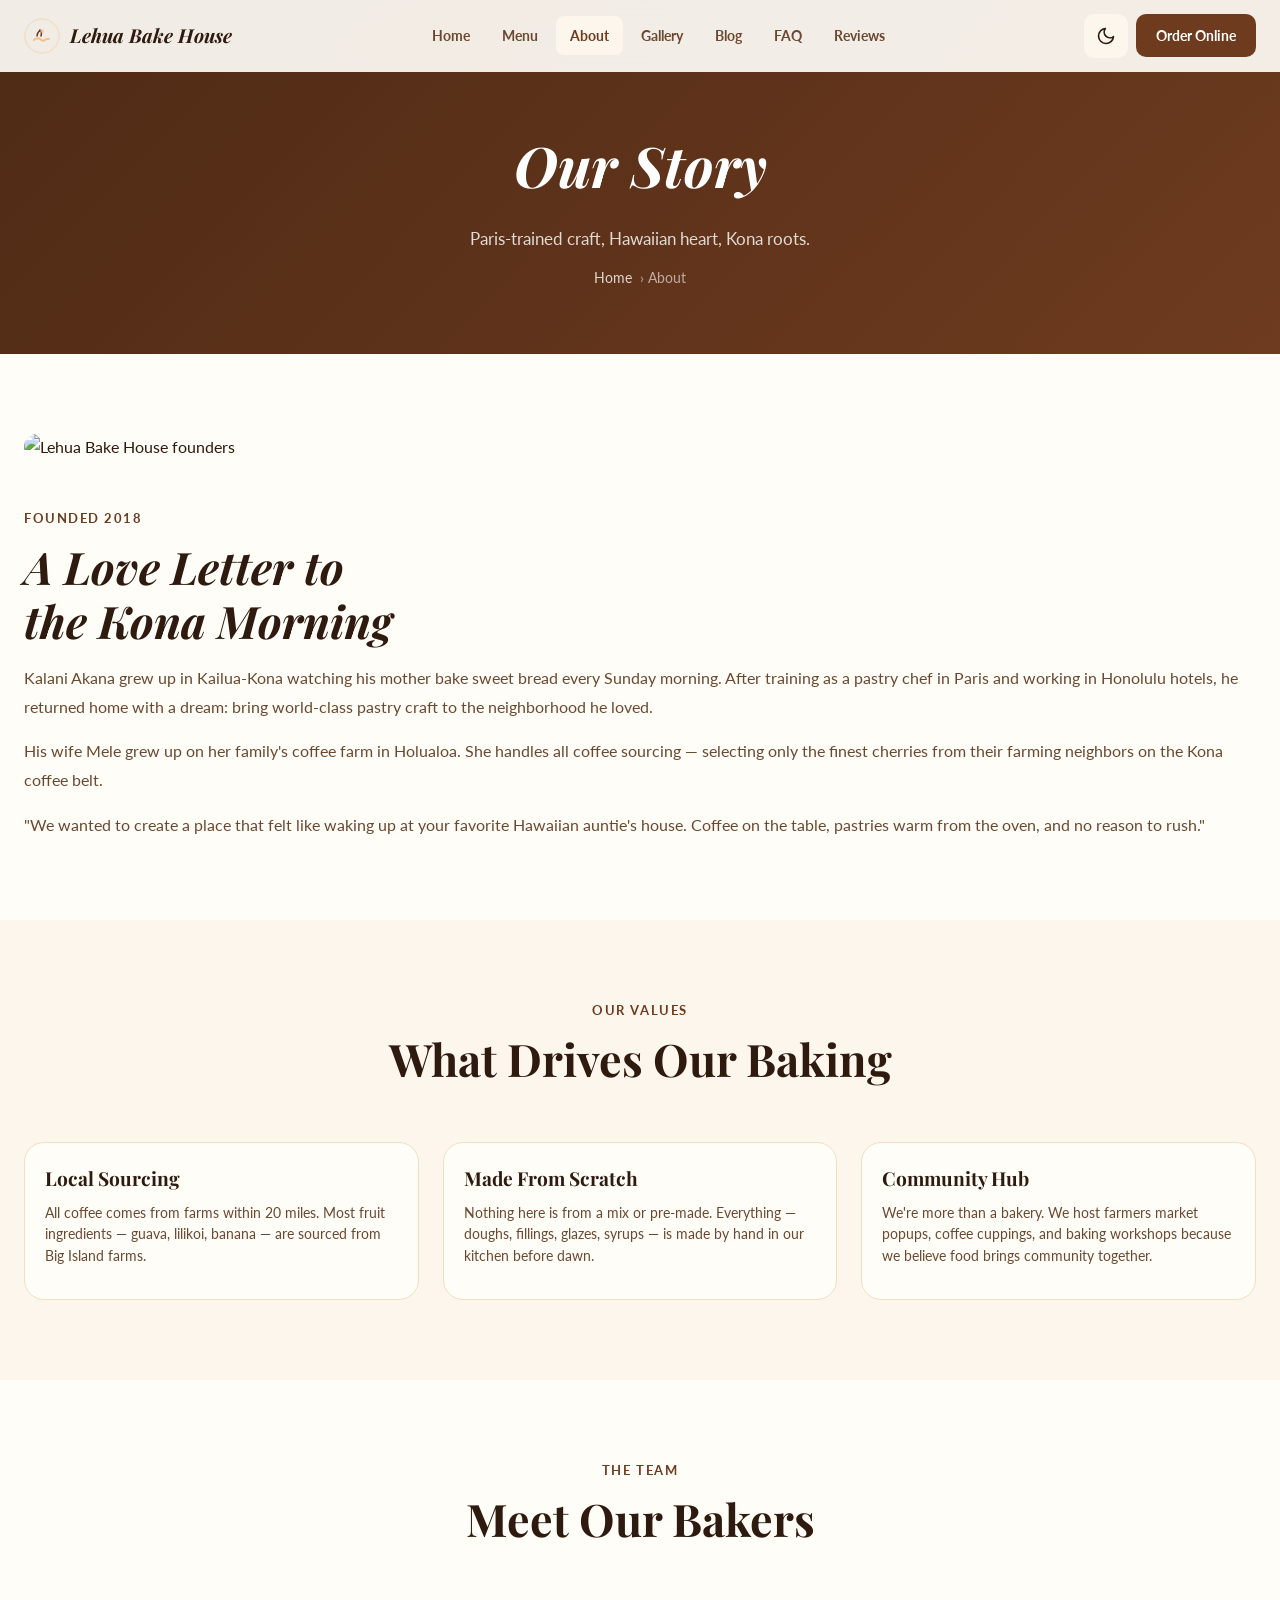
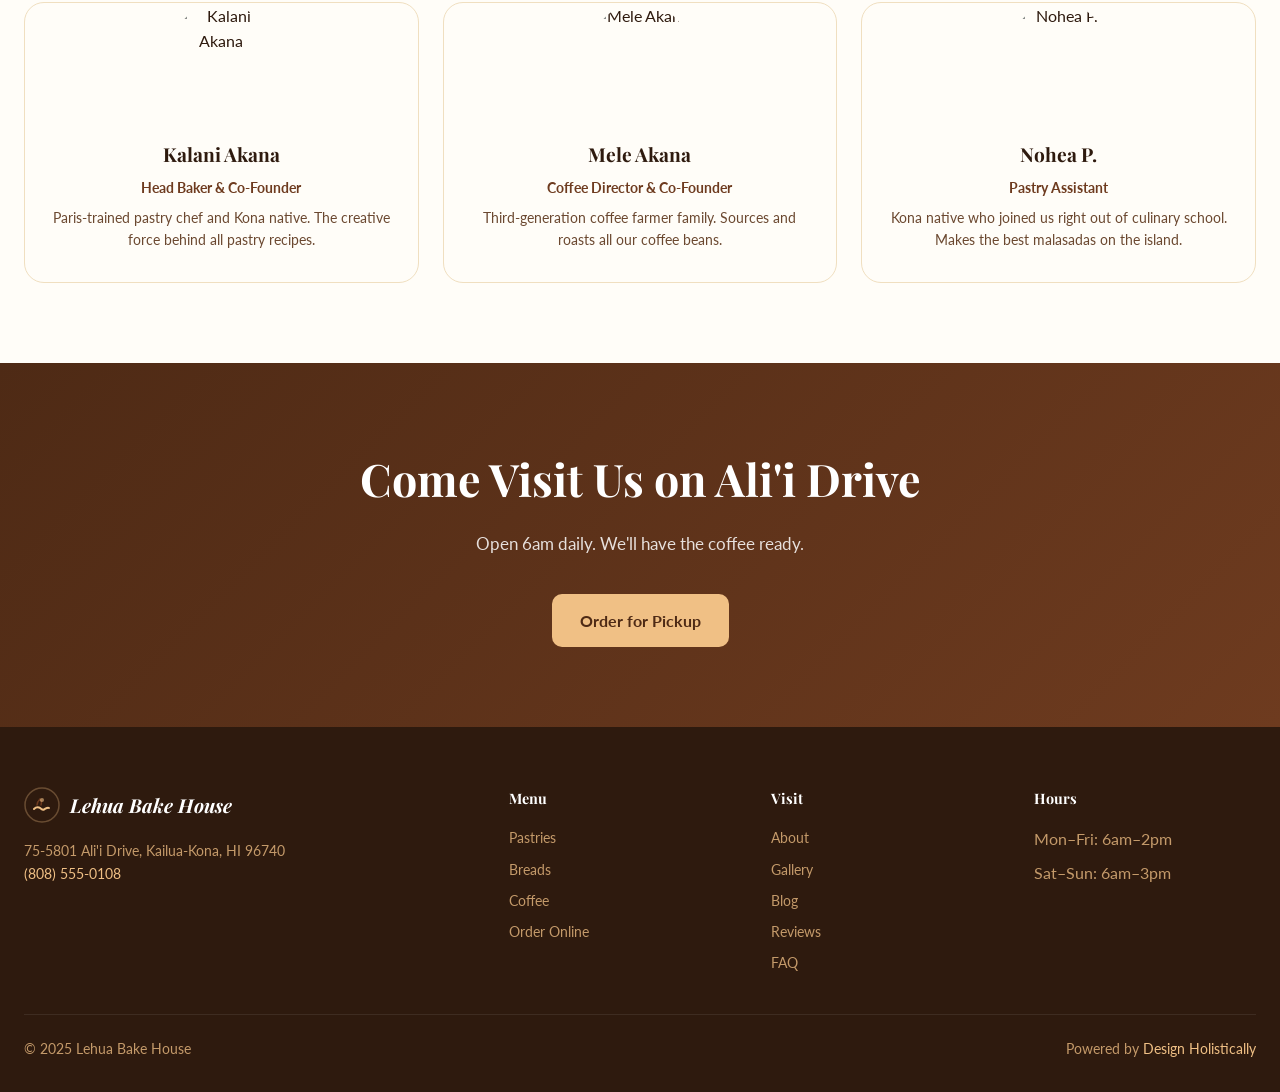
==== about.html @ 36afe592 "Initial commit: Lehua Bake House — Hawaii bakery/coffee sample site (Kailua-Kona)" ====
<!DOCTYPE html>
<html lang="en" data-theme="light">
<head>
<meta charset="UTF-8"><meta name="viewport" content="width=device-width, initial-scale=1.0">
<title>About — Lehua Bake House | Kailua-Kona</title>
<meta name="description" content="The story behind Lehua Bake House — a Kona couple, Paris-trained pastry, and farm-to-cup coffee.">
<meta property="og:title" content="About — Lehua Bake House | Kailua-Kona">
<link rel="stylesheet" href="css/style.css">
</head>
<body>
<header class="header"><div class="header-inner">
<a href="index.html" class="logo"><svg viewBox="0 0 36 36" fill="none" width="36" height="36"><circle cx="18" cy="18" r="17" stroke="var(--accent)" stroke-width="1.5" opacity="0.3"/><path d="M10 22c1.5-1.5 3-2 5-1.5s3 3 5 2 3.5-2.5 5-1.5" stroke="#F0C085" stroke-width="2" stroke-linecap="round" fill="none"/><path d="M13 18c0-3 2-5 3-6 1 1 2 3 1 6" stroke="#6E3B1F" stroke-width="1.5" fill="none" stroke-linecap="round"/><circle cx="18" cy="13" r="2" fill="#F0C085" opacity="0.6"/></svg>Lehua Bake House</a>
<nav class="nav"><a href="index.html" >Home</a><a href="services.html" >Menu</a><a href="about.html" class="active">About</a><a href="gallery.html" >Gallery</a><a href="blog.html" >Blog</a><a href="faq.html" >FAQ</a><a href="reviews.html" >Reviews</a></nav>
<div class="header-actions"><button id="themeToggle" class="btn-theme" aria-label="Toggle dark mode"></button><a href="booking.html" class="btn-order">Order Online</a><button id="hamburger" class="btn-hamburger" aria-label="Open menu" aria-expanded="false"><span></span><span></span><span></span></button></div>
</div></header>
<nav id="mobileNav" class="mobile-nav"><a href="index.html">Home</a><a href="services.html">Menu</a><a href="about.html">About</a><a href="gallery.html">Gallery</a><a href="blog.html">Blog</a><a href="faq.html">FAQ</a><a href="reviews.html">Reviews</a><a href="booking.html">Order Online</a><a href="admin.html">Admin</a></nav>
<div class="page-hero"><h1>Our Story</h1><p>Paris-trained craft, Hawaiian heart, Kona roots.</p><div class="breadcrumb"><a href="index.html">Home</a> › About</div></div>
<section class="section"><div class="container">
<div style="display:grid;grid-template-columns:1fr;gap:48px;align-items:center;max-width:1280px;margin:0 auto;">
<div class="fade-up"><img src="https://picsum.photos/1200/500?random=841" alt="Lehua Bake House founders" style="border-radius:20px;"></div>
<div class="fade-up"><span class="section-label">Founded 2018</span><h2 style="font-family:var(--font-display);font-size:clamp(2rem,4vw,2.8rem);line-height:1.2;margin-bottom:16px;font-style:italic;">A Love Letter to<br>the Kona Morning</h2>
<p style="color:var(--text-muted);line-height:1.8;margin-bottom:16px;">Kalani Akana grew up in Kailua-Kona watching his mother bake sweet bread every Sunday morning. After training as a pastry chef in Paris and working in Honolulu hotels, he returned home with a dream: bring world-class pastry craft to the neighborhood he loved.</p>
<p style="color:var(--text-muted);line-height:1.8;margin-bottom:16px;">His wife Mele grew up on her family's coffee farm in Holualoa. She handles all coffee sourcing — selecting only the finest cherries from their farming neighbors on the Kona coffee belt.</p>
<p style="color:var(--text-muted);line-height:1.8;">"We wanted to create a place that felt like waking up at your favorite Hawaiian auntie's house. Coffee on the table, pastries warm from the oven, and no reason to rush."</p>
</div></div>
</div></section>
<section class="section section-alt"><div class="container">
<div class="section-header fade-up"><span class="section-label">Our Values</span><h2>What Drives Our Baking</h2></div>
<div class="menu-grid">
<div class="menu-card fade-up"><div class="menu-card-body"><h3 style="font-family:var(--font-display);">Local Sourcing</h3><p style="color:var(--text-muted);">All coffee comes from farms within 20 miles. Most fruit ingredients — guava, lilikoi, banana — are sourced from Big Island farms.</p></div></div>
<div class="menu-card fade-up"><div class="menu-card-body"><h3 style="font-family:var(--font-display);">Made From Scratch</h3><p style="color:var(--text-muted);">Nothing here is from a mix or pre-made. Everything — doughs, fillings, glazes, syrups — is made by hand in our kitchen before dawn.</p></div></div>
<div class="menu-card fade-up"><div class="menu-card-body"><h3 style="font-family:var(--font-display);">Community Hub</h3><p style="color:var(--text-muted);">We're more than a bakery. We host farmers market popups, coffee cuppings, and baking workshops because we believe food brings community together.</p></div></div>
</div>
</div></section>
<section class="section"><div class="container">
<div class="section-header fade-up"><span class="section-label">The Team</span><h2>Meet Our Bakers</h2></div>
<div class="menu-grid">
<div class="menu-card fade-up" style="text-align:center;"><img src="https://picsum.photos/200/200?random=842" alt="Kalani Akana" style="width:100px;height:100px;border-radius:50%;object-fit:cover;margin:0 auto 16px;"><div class="menu-card-body"><h3 style="font-family:var(--font-display);text-align:center;">Kalani Akana</h3><p style="color:var(--primary);font-weight:700;text-align:center;margin-bottom:8px;">Head Baker & Co-Founder</p><p style="color:var(--text-muted);text-align:center;">Paris-trained pastry chef and Kona native. The creative force behind all pastry recipes.</p></div></div>
<div class="menu-card fade-up" style="text-align:center;"><img src="https://picsum.photos/200/200?random=843" alt="Mele Akana" style="width:100px;height:100px;border-radius:50%;object-fit:cover;margin:0 auto 16px;"><div class="menu-card-body"><h3 style="font-family:var(--font-display);text-align:center;">Mele Akana</h3><p style="color:var(--primary);font-weight:700;text-align:center;margin-bottom:8px;">Coffee Director & Co-Founder</p><p style="color:var(--text-muted);text-align:center;">Third-generation coffee farmer family. Sources and roasts all our coffee beans.</p></div></div>
<div class="menu-card fade-up" style="text-align:center;"><img src="https://picsum.photos/200/200?random=844" alt="Nohea P." style="width:100px;height:100px;border-radius:50%;object-fit:cover;margin:0 auto 16px;"><div class="menu-card-body"><h3 style="font-family:var(--font-display);text-align:center;">Nohea P.</h3><p style="color:var(--primary);font-weight:700;text-align:center;margin-bottom:8px;">Pastry Assistant</p><p style="color:var(--text-muted);text-align:center;">Kona native who joined us right out of culinary school. Makes the best malasadas on the island.</p></div></div>
</div></div></section>
<section class="cta-section"><div class="container"><h2>Come Visit Us on Ali'i Drive</h2><p>Open 6am daily. We'll have the coffee ready.</p><a href="booking.html" class="btn-primary">Order for Pickup</a></div></section>
<footer class="footer"><div class="footer-grid">
<div class="footer-brand"><div class="logo" style="color:white;"><svg viewBox="0 0 36 36" fill="none" width="36" height="36"><circle cx="18" cy="18" r="17" stroke="var(--accent)" stroke-width="1.5" opacity="0.3"/><path d="M10 22c1.5-1.5 3-2 5-1.5s3 3 5 2 3.5-2.5 5-1.5" stroke="#F0C085" stroke-width="2" stroke-linecap="round" fill="none"/><path d="M13 18c0-3 2-5 3-6 1 1 2 3 1 6" stroke="#6E3B1F" stroke-width="1.5" fill="none" stroke-linecap="round"/><circle cx="18" cy="13" r="2" fill="#F0C085" opacity="0.6"/></svg>Lehua Bake House</div>
<p>75-5801 Ali'i Drive, Kailua-Kona, HI 96740<br><a href="tel:+18085550108" style="color:var(--accent);">(808) 555-0108</a></p></div>
<div><h4>Menu</h4><div class="footer-links"><a href="services.html">Pastries</a><a href="services.html">Breads</a><a href="services.html">Coffee</a><a href="booking.html">Order Online</a></div></div>
<div><h4>Visit</h4><div class="footer-links"><a href="about.html">About</a><a href="gallery.html">Gallery</a><a href="blog.html">Blog</a><a href="reviews.html">Reviews</a><a href="faq.html">FAQ</a></div></div>
<div><h4>Hours</h4><div class="footer-links"><span style="color:var(--gray-400);">Mon–Fri: 6am–2pm</span><span style="color:var(--gray-400);">Sat–Sun: 6am–3pm</span></div></div>
</div><div class="footer-bottom"><p>© 2025 Lehua Bake House</p><p>Powered by <a href="https://designholistically.com" target="_blank" rel="noopener">Design Holistically</a></p></div></footer>
<button id="backToTop" class="back-to-top" aria-label="Back to top"><svg width="20" height="20" viewBox="0 0 24 24" fill="none" stroke="currentColor" stroke-width="2"><polyline points="18 15 12 9 6 15"/></svg></button>
<script src="js/main.js"></script>
</body>
</html>
---- css/style.css ----
@import url('https://fonts.googleapis.com/css2?family=Playfair+Display:ital,wght@0,400;0,600;0,700;1,400;1,600&family=Lato:wght@300;400;700&display=swap');

:root {
  --primary: #6E3B1F;
  --primary-dark: #4e2a15;
  --primary-light: #8a4a27;
  --accent: #F0C085;
  --accent-dark: #d9a55a;
  --white: #fffdf8;
  --gray-100: #fdf6ec;
  --gray-200: #f5e6cc;
  --gray-400: #c49a6a;
  --gray-600: #8a6040;
  --gray-800: #2e1a0e;
  --text: #2e1a0e;
  --text-muted: #6b4830;
  --bg: #fffdf8;
  --bg-alt: #fdf6ec;
  --card-bg: #fffdf8;
  --border: #f0dfc0;
  --shadow: 0 2px 20px rgba(110,59,31,0.10);
  --shadow-lg: 0 8px 40px rgba(110,59,31,0.15);
  --radius: 12px;
  --radius-lg: 20px;
  --transition: 0.3s cubic-bezier(0.4,0,0.2,1);
  --font-body: 'Lato', sans-serif;
  --font-display: 'Playfair Display', serif;
  --header-h: 72px;
}
[data-theme="dark"] {
  --primary: #d4956a; --primary-dark: #b8733f; --accent: #c49a6a;
  --gray-100: #1e0f07; --gray-200: #2d1810; --gray-400: #6b4830; --gray-600: #c49a6a; --gray-800: #e8d5b5;
  --text: #f5e6cc; --text-muted: #c49a6a; --bg: #160c06; --bg-alt: #1e0f07; --card-bg: #2d1810; --border: #3d2215;
  --shadow: 0 2px 20px rgba(0,0,0,0.4); --shadow-lg: 0 8px 40px rgba(0,0,0,0.5);
}
*,*::before,*::after{box-sizing:border-box;margin:0;padding:0;}
html{scroll-behavior:smooth;}
body{font-family:var(--font-body);color:var(--text);background:var(--bg);line-height:1.6;overflow-x:hidden;transition:background var(--transition),color var(--transition);}
img{max-width:100%;height:auto;display:block;}a{color:var(--primary);text-decoration:none;transition:color var(--transition);}ul{list-style:none;}button{cursor:pointer;font-family:var(--font-body);border:none;background:none;}
.header{position:fixed;top:0;left:0;right:0;z-index:1000;height:var(--header-h);display:flex;align-items:center;padding:0 24px;background:rgba(255,253,248,0.92);backdrop-filter:blur(12px);border-bottom:1px solid transparent;transition:all var(--transition);}
[data-theme="dark"] .header{background:rgba(22,12,6,0.92);}
.header.scrolled{border-bottom-color:var(--border);box-shadow:var(--shadow);}
.header-inner{width:100%;max-width:1280px;margin:0 auto;display:flex;align-items:center;justify-content:space-between;}
.logo{display:flex;align-items:center;gap:10px;font-family:var(--font-display);font-size:1.2rem;font-weight:700;color:var(--text);font-style:italic;}
.logo svg{width:36px;height:36px;}
.nav{display:none;gap:4px;}@media(min-width:768px){.nav{display:flex;}}
.nav a{padding:8px 14px;border-radius:8px;font-size:0.9rem;font-weight:700;color:var(--text-muted);transition:all var(--transition);}
.nav a:hover,.nav a.active{background:var(--gray-100);color:var(--primary);}
.header-actions{display:flex;align-items:center;gap:8px;}
.btn-theme{width:44px;height:44px;border-radius:10px;display:flex;align-items:center;justify-content:center;background:var(--gray-100);color:var(--text);}
.btn-hamburger{width:44px;height:44px;border-radius:10px;display:flex;flex-direction:column;align-items:center;justify-content:center;gap:5px;background:var(--gray-100);}
@media(min-width:768px){.btn-hamburger{display:none;}}
.btn-hamburger span{width:20px;height:2px;background:var(--text);border-radius:2px;display:block;}
.btn-order{display:none;padding:10px 20px;background:var(--primary);color:white;border-radius:10px;font-weight:700;font-size:0.9rem;}
.btn-order:hover{background:var(--primary-dark);color:white;}
@media(min-width:768px){.btn-order{display:flex;align-items:center;}}
.mobile-nav{position:fixed;top:var(--header-h);left:0;right:0;bottom:0;background:var(--bg);z-index:999;padding:32px 24px;display:flex;flex-direction:column;gap:8px;transform:translateX(100%);transition:transform var(--transition);}
.mobile-nav.open{transform:translateX(0);}
.mobile-nav a{padding:16px;border-radius:12px;font-size:1.1rem;font-weight:700;color:var(--text);border-bottom:1px solid var(--border);}
.hero{min-height:100svh;padding-top:var(--header-h);display:flex;align-items:center;position:relative;overflow:hidden;background:linear-gradient(135deg,var(--primary-dark) 0%,var(--primary) 60%,#8a4a27 100%);}
.hero-bg{position:absolute;inset:0;overflow:hidden;}
.hero-bg img{width:100%;height:100%;object-fit:cover;opacity:0.25;}
.hero-content{position:relative;z-index:1;max-width:1280px;margin:0 auto;padding:80px 24px;}
.hero-badge{display:inline-flex;align-items:center;gap:8px;background:rgba(240,192,133,0.2);border:1px solid rgba(240,192,133,0.4);color:var(--accent);padding:6px 16px;border-radius:100px;font-size:0.85rem;font-weight:700;margin-bottom:24px;}
.hero h1{font-family:var(--font-display);font-size:clamp(2.5rem,8vw,5.5rem);color:white;line-height:1.1;margin-bottom:20px;}
.hero h1 em{font-style:italic;color:var(--accent);}
.hero p{font-size:clamp(1rem,2vw,1.2rem);color:rgba(255,255,255,0.85);max-width:500px;margin-bottom:36px;line-height:1.7;}
.hero-actions{display:flex;flex-wrap:wrap;gap:16px;}
.btn-primary{padding:14px 28px;background:var(--accent);color:var(--primary-dark);font-weight:700;font-size:1rem;border-radius:10px;transition:all var(--transition);display:inline-flex;align-items:center;gap:8px;min-height:44px;}
.btn-primary:hover{background:white;color:var(--primary);transform:translateY(-2px);box-shadow:0 8px 24px rgba(0,0,0,0.2);}
.btn-secondary{padding:14px 28px;background:rgba(255,255,255,0.1);border:1.5px solid rgba(255,255,255,0.3);color:white;font-weight:700;font-size:1rem;border-radius:10px;transition:all var(--transition);display:inline-flex;align-items:center;gap:8px;min-height:44px;}
.btn-secondary:hover{background:rgba(255,255,255,0.2);color:white;}
.hero-badges{display:flex;flex-wrap:wrap;gap:12px;margin-top:48px;}
.hero-badge-item{background:rgba(255,255,255,0.08);border:1px solid rgba(255,255,255,0.15);color:rgba(255,255,255,0.85);padding:8px 16px;border-radius:100px;font-size:0.85rem;font-weight:700;}
.section{padding:80px 24px;}.section-alt{background:var(--bg-alt);}
.container{max-width:1280px;margin:0 auto;}
.section-header{text-align:center;max-width:640px;margin:0 auto 56px;}
.section-label{font-size:0.8rem;font-weight:700;letter-spacing:0.12em;text-transform:uppercase;color:var(--primary);margin-bottom:12px;display:block;}
.section-header h2{font-family:var(--font-display);font-size:clamp(1.8rem,4vw,2.8rem);line-height:1.2;margin-bottom:16px;}
.section-header p{color:var(--text-muted);font-size:1rem;line-height:1.7;}
.menu-grid{display:grid;grid-template-columns:1fr;gap:24px;}
@media(min-width:640px){.menu-grid{grid-template-columns:repeat(2,1fr);}}
@media(min-width:1024px){.menu-grid{grid-template-columns:repeat(3,1fr);}}
.menu-card{background:var(--card-bg);border:1px solid var(--border);border-radius:var(--radius-lg);overflow:hidden;transition:all var(--transition);}
.menu-card:hover{transform:translateY(-4px);box-shadow:var(--shadow-lg);}
.menu-card-img{aspect-ratio:4/3;overflow:hidden;}
.menu-card-img img{width:100%;height:100%;object-fit:cover;transition:transform var(--transition);}
.menu-card:hover .menu-card-img img{transform:scale(1.05);}
.menu-card-body{padding:20px;}
.menu-tag{font-size:0.75rem;font-weight:700;color:var(--primary);text-transform:uppercase;letter-spacing:0.1em;margin-bottom:6px;display:block;}
.menu-card h3{font-family:var(--font-display);font-size:1.2rem;margin-bottom:8px;}
.menu-card p{color:var(--text-muted);font-size:0.9rem;line-height:1.5;margin-bottom:12px;}
.menu-price{font-weight:700;color:var(--primary);font-size:1rem;}
.testimonials-grid{display:grid;grid-template-columns:1fr;gap:24px;}
@media(min-width:640px){.testimonials-grid{grid-template-columns:repeat(2,1fr);}}
@media(min-width:1024px){.testimonials-grid{grid-template-columns:repeat(3,1fr);}}
.testimonial-card{background:var(--card-bg);border:1px solid var(--border);border-radius:var(--radius-lg);padding:28px;}
.stars{color:#f59e0b;margin-bottom:12px;font-size:1rem;letter-spacing:2px;}
.testimonial-card p{color:var(--text-muted);font-size:0.95rem;line-height:1.6;margin-bottom:20px;font-style:italic;}
.reviewer{display:flex;align-items:center;gap:12px;}
.reviewer-avatar{width:40px;height:40px;border-radius:50%;overflow:hidden;}
.reviewer-avatar img{width:100%;height:100%;object-fit:cover;}
.reviewer-name{font-weight:700;font-size:0.9rem;}
.reviewer-location{font-size:0.8rem;color:var(--text-muted);}
.cta-section{background:linear-gradient(135deg,var(--primary-dark) 0%,var(--primary) 100%);padding:80px 24px;text-align:center;}
.cta-section h2{font-family:var(--font-display);font-size:clamp(1.8rem,4vw,2.8rem);color:white;margin-bottom:16px;}
.cta-section p{color:rgba(255,255,255,0.85);font-size:1.05rem;margin-bottom:36px;}
.page-hero{padding:120px 24px 64px;background:linear-gradient(135deg,var(--primary-dark) 0%,var(--primary) 100%);text-align:center;}
.page-hero h1{font-family:var(--font-display);font-size:clamp(2rem,5vw,3.5rem);color:white;margin-bottom:16px;font-style:italic;}
.page-hero p{color:rgba(255,255,255,0.82);font-size:1.05rem;max-width:600px;margin:0 auto;}
.breadcrumb{display:flex;align-items:center;gap:8px;font-size:0.85rem;color:rgba(255,255,255,0.6);justify-content:center;margin-top:16px;}
.breadcrumb a{color:rgba(255,255,255,0.8);}
.gallery-grid{display:grid;grid-template-columns:repeat(2,1fr);gap:16px;}
@media(min-width:640px){.gallery-grid{grid-template-columns:repeat(3,1fr);}}
@media(min-width:1024px){.gallery-grid{grid-template-columns:repeat(4,1fr);}}
.gallery-item{border-radius:var(--radius);overflow:hidden;aspect-ratio:1;position:relative;cursor:pointer;}
.gallery-item img{width:100%;height:100%;object-fit:cover;transition:transform var(--transition);}
.gallery-item:hover img{transform:scale(1.05);}
.gallery-item-overlay{position:absolute;inset:0;background:rgba(110,59,31,0.75);display:flex;align-items:center;justify-content:center;opacity:0;transition:opacity var(--transition);color:white;font-weight:700;font-size:0.9rem;}
.gallery-item:hover .gallery-item-overlay{opacity:1;}
.blog-grid{display:grid;grid-template-columns:1fr;gap:32px;}
@media(min-width:640px){.blog-grid{grid-template-columns:repeat(2,1fr);}}
@media(min-width:1024px){.blog-grid{grid-template-columns:repeat(3,1fr);}}
.blog-card{background:var(--card-bg);border:1px solid var(--border);border-radius:var(--radius-lg);overflow:hidden;transition:all var(--transition);}
.blog-card:hover{transform:translateY(-4px);box-shadow:var(--shadow-lg);}
.blog-card-img{aspect-ratio:16/9;overflow:hidden;}
.blog-card-img img{width:100%;height:100%;object-fit:cover;transition:transform var(--transition);}
.blog-card:hover .blog-card-img img{transform:scale(1.05);}
.blog-card-body{padding:20px;}
.blog-tag{font-size:0.75rem;font-weight:700;color:var(--primary);text-transform:uppercase;letter-spacing:0.1em;margin-bottom:8px;display:block;}
.blog-card h3{font-family:var(--font-display);font-size:1.05rem;margin-bottom:10px;line-height:1.4;}
.blog-card h3 a{color:var(--text);}
.blog-card h3 a:hover{color:var(--primary);}
.blog-card p{color:var(--text-muted);font-size:0.9rem;line-height:1.6;}
.blog-meta{display:flex;gap:16px;font-size:0.8rem;color:var(--text-muted);margin-top:16px;padding-top:16px;border-top:1px solid var(--border);}
.blog-post{max-width:760px;margin:0 auto;padding:60px 24px;}
.blog-post h1{font-family:var(--font-display);font-size:clamp(1.8rem,4vw,2.8rem);line-height:1.2;margin-bottom:24px;font-style:italic;}
.blog-post-meta{display:flex;flex-wrap:wrap;gap:16px;font-size:0.85rem;color:var(--text-muted);margin-bottom:32px;padding-bottom:24px;border-bottom:1px solid var(--border);}
.blog-post img{border-radius:var(--radius-lg);margin:32px 0;}
.blog-post h2{font-family:var(--font-display);font-size:1.8rem;margin:32px 0 16px;}
.blog-post h3{font-family:var(--font-display);font-size:1.3rem;margin:24px 0 12px;}
.blog-post p{color:var(--text-muted);line-height:1.8;margin-bottom:20px;}
.blog-post ul,.blog-post ol{padding-left:24px;margin-bottom:20px;}
.blog-post li{color:var(--text-muted);line-height:1.8;margin-bottom:8px;}
.blog-post blockquote{border-left:4px solid var(--accent);padding:16px 24px;margin:24px 0;background:var(--gray-100);border-radius:0 var(--radius) var(--radius) 0;font-style:italic;font-family:var(--font-display);font-size:1.1rem;}
.booking-section{max-width:760px;margin:0 auto;}
.booking-steps{display:flex;gap:8px;margin-bottom:40px;}
.step-item{flex:1;text-align:center;}
.step-num{width:36px;height:36px;border-radius:50%;background:var(--gray-200);color:var(--text-muted);font-weight:700;font-size:0.9rem;display:flex;align-items:center;justify-content:center;margin:0 auto 8px;transition:all var(--transition);}
.step-item.active .step-num{background:var(--primary);color:white;}
.step-item.done .step-num{background:var(--accent);color:var(--primary-dark);}
.step-label{font-size:0.75rem;color:var(--text-muted);font-weight:700;}
.form-step{display:none;}.form-step.active{display:block;animation:fadeIn 0.3s ease;}
@keyframes fadeIn{from{opacity:0;transform:translateY(10px);}to{opacity:1;transform:translateY(0);}}
.form-step h3{font-family:var(--font-display);font-size:1.4rem;margin-bottom:24px;}
.form-group{margin-bottom:20px;}
.form-group label{display:block;font-weight:700;font-size:0.9rem;margin-bottom:8px;}
.form-group input,.form-group select,.form-group textarea{width:100%;padding:12px 16px;border:1.5px solid var(--border);border-radius:10px;background:var(--bg);color:var(--text);font-family:var(--font-body);font-size:1rem;transition:border-color var(--transition);min-height:44px;}
.form-group input:focus,.form-group select:focus,.form-group textarea:focus{outline:none;border-color:var(--primary);}
.form-group textarea{min-height:120px;resize:vertical;}
.service-options{display:grid;grid-template-columns:1fr;gap:12px;}
@media(min-width:640px){.service-options{grid-template-columns:repeat(2,1fr);}}
.service-option{border:1.5px solid var(--border);border-radius:12px;padding:20px;cursor:pointer;transition:all var(--transition);}
.service-option:hover,.service-option.selected{border-color:var(--primary);background:var(--gray-100);}
.service-option h4{font-family:var(--font-display);font-weight:700;margin-bottom:4px;}
.service-option p{font-size:0.85rem;color:var(--text-muted);}
.form-nav{display:flex;justify-content:space-between;margin-top:32px;gap:16px;}
.btn-next,.btn-prev,.btn-submit{padding:14px 28px;border-radius:10px;font-weight:700;font-size:1rem;min-height:44px;transition:all var(--transition);}
.btn-next,.btn-submit{background:var(--primary);color:white;}
.btn-next:hover,.btn-submit:hover{background:var(--primary-dark);}
.btn-prev{background:var(--gray-100);color:var(--text);}
.time-slots{display:grid;grid-template-columns:repeat(3,1fr);gap:8px;}
@media(min-width:640px){.time-slots{grid-template-columns:repeat(4,1fr);}}
.time-slot{padding:10px;border:1.5px solid var(--border);border-radius:8px;text-align:center;cursor:pointer;font-size:0.9rem;transition:all var(--transition);min-height:44px;display:flex;align-items:center;justify-content:center;}
.time-slot.selected{background:var(--primary);border-color:var(--primary);color:white;}
.confirmation-box{background:var(--gray-100);border-radius:var(--radius-lg);padding:40px;text-align:center;}
.confirmation-icon{width:64px;height:64px;background:var(--primary);border-radius:50%;display:flex;align-items:center;justify-content:center;margin:0 auto 20px;}
.faq-list{max-width:760px;margin:0 auto;}
.faq-item{border:1px solid var(--border);border-radius:var(--radius);margin-bottom:12px;overflow:hidden;}
.faq-q{padding:20px 24px;font-weight:700;cursor:pointer;display:flex;justify-content:space-between;align-items:center;gap:16px;min-height:44px;transition:background var(--transition);}
.faq-q:hover{background:var(--gray-100);}
.faq-q svg{width:20px;height:20px;color:var(--primary);flex-shrink:0;transition:transform var(--transition);}
.faq-item.open .faq-q svg{transform:rotate(45deg);}
.faq-a{max-height:0;overflow:hidden;transition:max-height 0.4s ease;}
.faq-item.open .faq-a{max-height:500px;}
.faq-a-inner{padding:0 24px 20px;color:var(--text-muted);line-height:1.7;}
.reviews-summary{display:flex;flex-direction:column;gap:32px;align-items:center;background:var(--gray-100);border-radius:var(--radius-lg);padding:40px;margin-bottom:48px;}
@media(min-width:640px){.reviews-summary{flex-direction:row;}}
.reviews-score{text-align:center;}
.score-num{font-family:var(--font-display);font-size:4rem;font-weight:700;color:var(--primary);line-height:1;}
.score-stars{font-size:1.5rem;color:#f59e0b;letter-spacing:4px;margin:8px 0;}
.score-count{font-size:0.85rem;color:var(--text-muted);}
.rating-bars{flex:1;width:100%;max-width:320px;}
.rating-bar-row{display:flex;align-items:center;gap:12px;margin-bottom:8px;font-size:0.85rem;}
.rating-bar-track{flex:1;height:8px;background:var(--gray-200);border-radius:4px;overflow:hidden;}
.rating-bar-fill{height:100%;background:#f59e0b;border-radius:4px;}
.reviews-grid{display:grid;grid-template-columns:1fr;gap:20px;}
@media(min-width:640px){.reviews-grid{grid-template-columns:repeat(2,1fr);}}
@media(min-width:1024px){.reviews-grid{grid-template-columns:repeat(3,1fr);}}
.review-card{background:var(--card-bg);border:1px solid var(--border);border-radius:var(--radius-lg);padding:24px;}
.review-header{display:flex;align-items:center;gap:12px;margin-bottom:12px;}
.review-avatar{width:44px;height:44px;border-radius:50%;overflow:hidden;flex-shrink:0;}
.review-avatar img{width:100%;height:100%;object-fit:cover;}
.review-name{font-weight:700;font-size:0.95rem;}
.review-date{font-size:0.8rem;color:var(--text-muted);}
.review-stars{font-size:0.9rem;color:#f59e0b;margin-bottom:10px;}
.review-text{color:var(--text-muted);font-size:0.9rem;line-height:1.6;}
.google-badge{display:flex;align-items:center;gap:6px;font-size:0.8rem;color:var(--text-muted);margin-top:12px;}
.admin-login{max-width:400px;margin:0 auto;padding:60px 24px;}
.admin-login-card{background:var(--card-bg);border:1px solid var(--border);border-radius:var(--radius-lg);padding:40px;text-align:center;}
.admin-login-card h2{font-family:var(--font-display);font-size:1.8rem;margin-bottom:8px;}
.admin-dash{max-width:1280px;margin:0 auto;padding:40px 24px;}
.admin-stats{display:grid;grid-template-columns:repeat(2,1fr);gap:16px;margin-bottom:32px;}
@media(min-width:640px){.admin-stats{grid-template-columns:repeat(4,1fr);}}
.stat-card{background:var(--card-bg);border:1px solid var(--border);border-radius:var(--radius);padding:20px;}
.stat-val{font-family:var(--font-display);font-size:2rem;font-weight:700;color:var(--primary);}
.stat-label{font-size:0.85rem;color:var(--text-muted);margin-top:4px;}
.admin-table{width:100%;border-collapse:collapse;}
.admin-table th{text-align:left;padding:12px 16px;font-size:0.8rem;text-transform:uppercase;letter-spacing:0.08em;color:var(--text-muted);border-bottom:1px solid var(--border);}
.admin-table td{padding:14px 16px;border-bottom:1px solid var(--border);font-size:0.9rem;}
.status-badge{display:inline-flex;padding:4px 10px;border-radius:100px;font-size:0.75rem;font-weight:700;}
.status-pending{background:rgba(240,192,133,0.15);color:var(--accent-dark);}
.status-confirmed{background:rgba(110,59,31,0.1);color:var(--primary);}
.status-done{background:var(--gray-100);color:var(--text-muted);}
.fade-up{opacity:0;transform:translateY(30px);transition:opacity 0.6s ease,transform 0.6s ease;}
.fade-up.visible{opacity:1;transform:translateY(0);}
.back-to-top{position:fixed;bottom:24px;right:24px;width:44px;height:44px;background:var(--primary);color:white;border-radius:12px;display:flex;align-items:center;justify-content:center;opacity:0;pointer-events:none;transition:all var(--transition);z-index:99;}
.back-to-top.visible{opacity:1;pointer-events:auto;}
.footer{background:var(--gray-800);color:var(--gray-400);padding:60px 24px 32px;}
[data-theme="dark"] .footer{background:#0e0605;}
.footer-grid{display:grid;grid-template-columns:1fr;gap:40px;max-width:1280px;margin:0 auto;}
@media(min-width:640px){.footer-grid{grid-template-columns:repeat(2,1fr);}}
@media(min-width:1024px){.footer-grid{grid-template-columns:2fr 1fr 1fr 1fr;}}
.footer-brand .logo{color:white;margin-bottom:16px;}
.footer-brand p{font-size:0.9rem;line-height:1.6;}
.footer h4{color:white;font-family:var(--font-display);font-size:0.9rem;font-weight:700;margin-bottom:16px;}
.footer-links{display:flex;flex-direction:column;gap:8px;}
.footer-links a{font-size:0.9rem;color:var(--gray-400);transition:color var(--transition);}
.footer-links a:hover{color:var(--accent);}
.footer-bottom{max-width:1280px;margin:40px auto 0;padding-top:24px;border-top:1px solid rgba(255,255,255,0.08);display:flex;flex-wrap:wrap;gap:16px;justify-content:space-between;font-size:0.85rem;}
.footer-bottom a{color:var(--accent);}
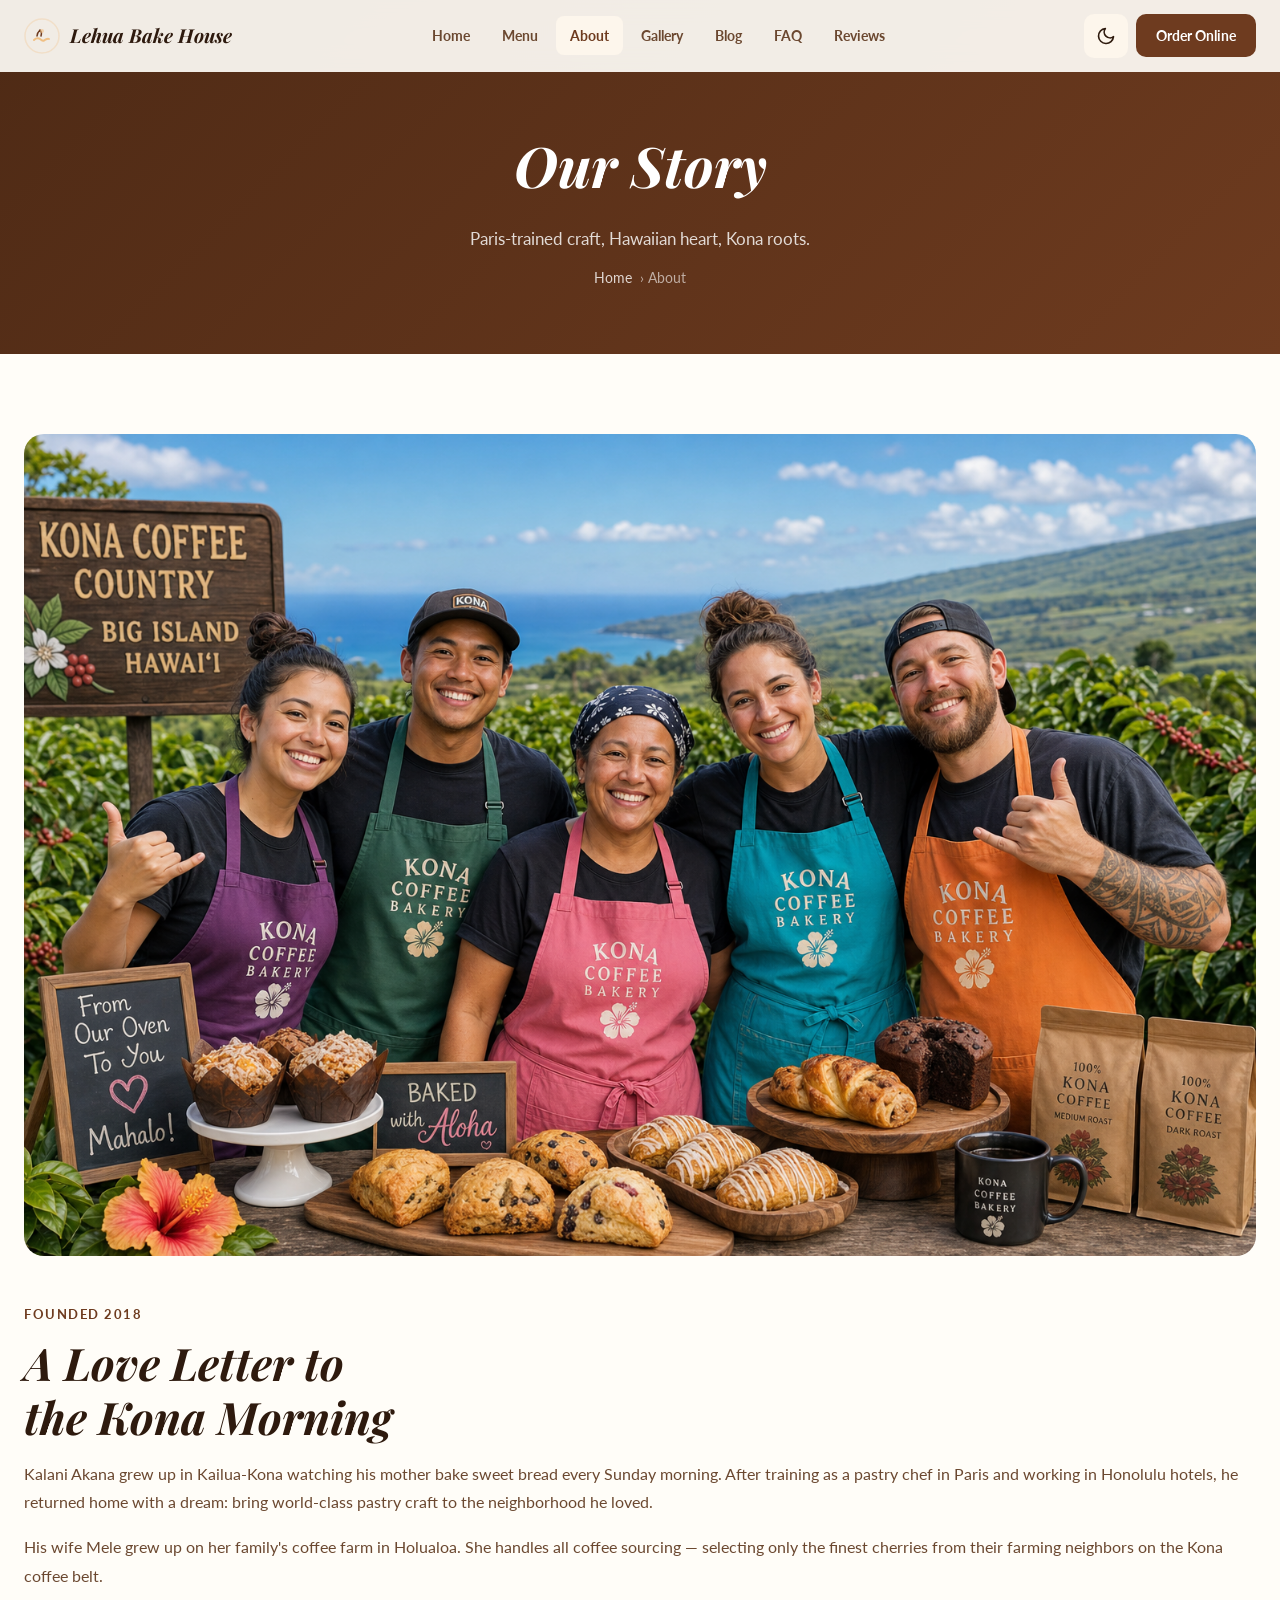
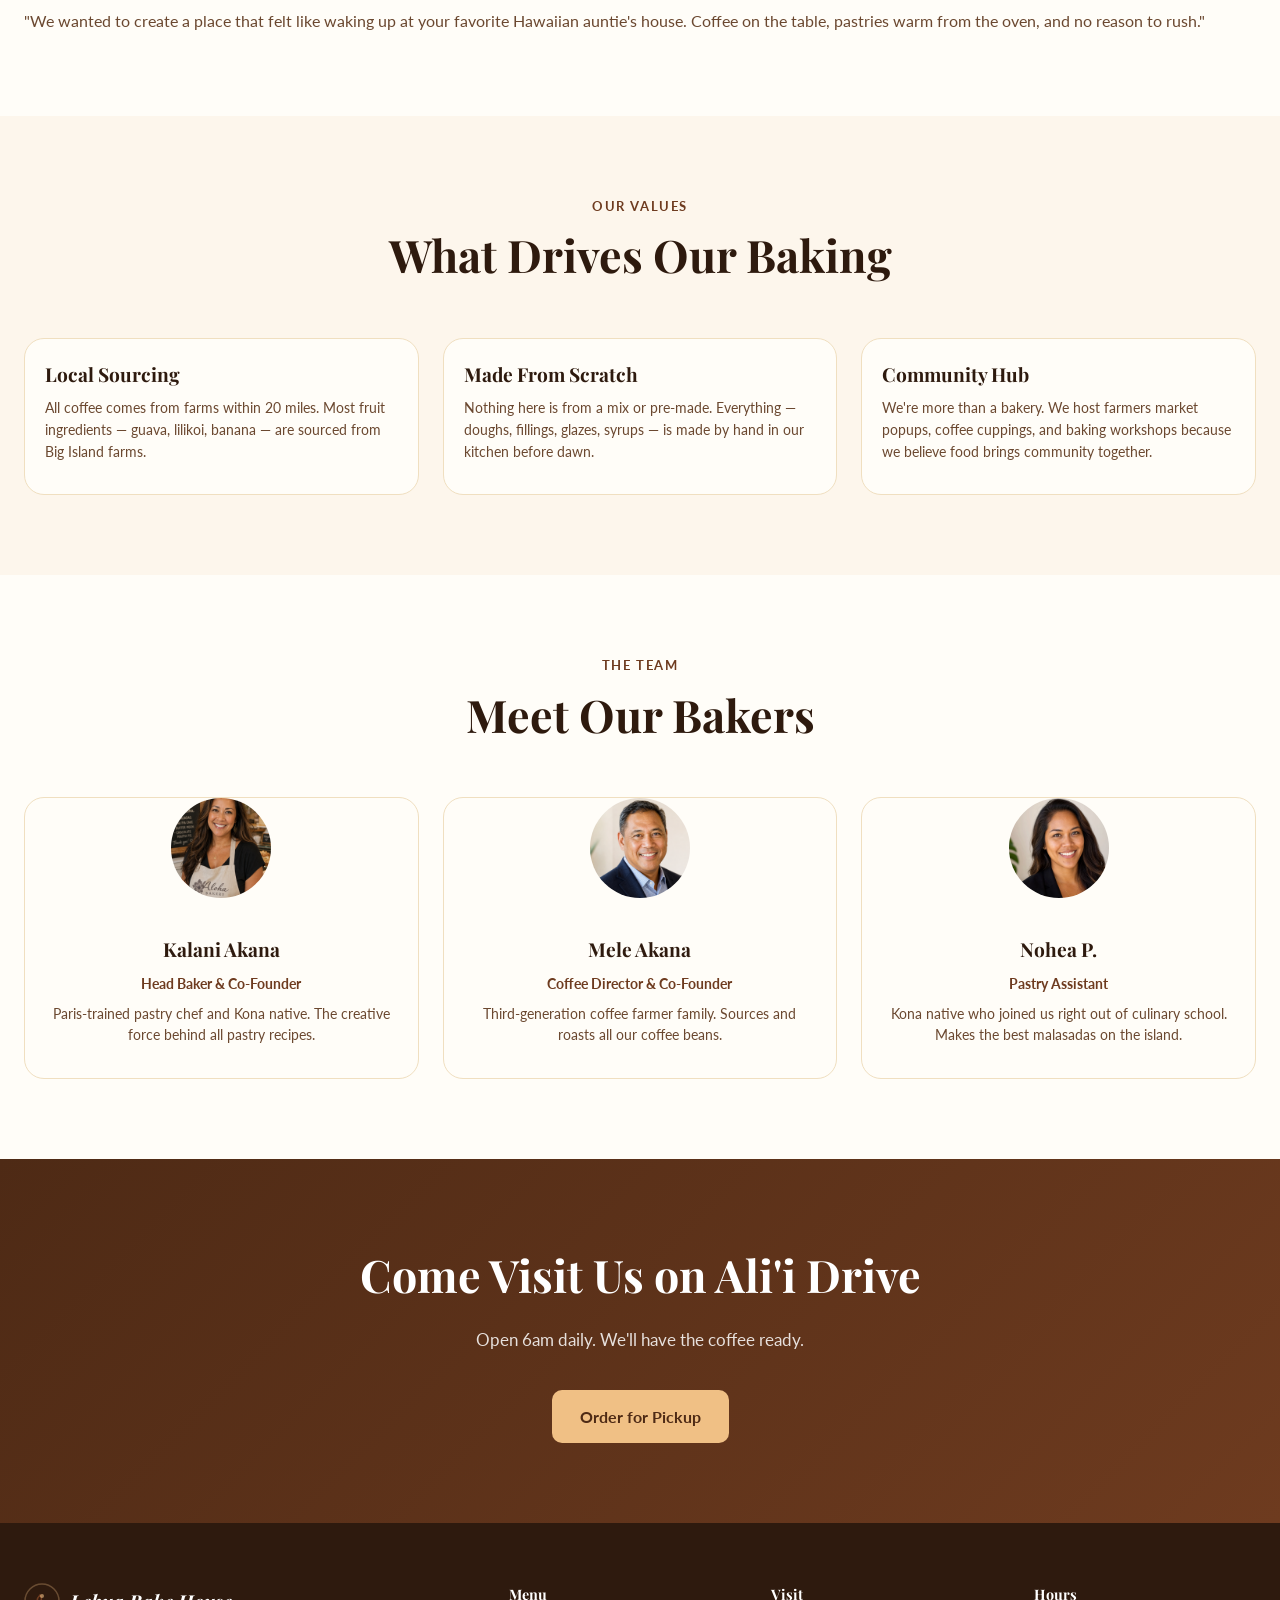
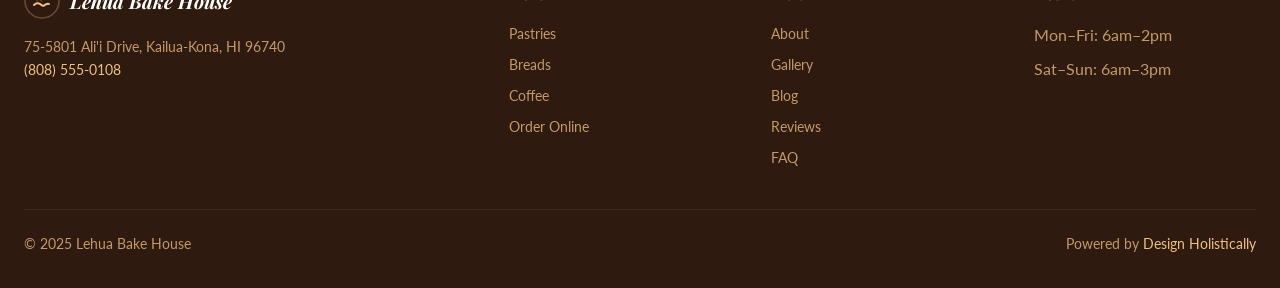
==== commit f1d68dcb: "Initial commit: Lehua Bake House — Hawaii bakery/coffee sample site (Kailua-Kona)" ====
--- a/about.html
+++ b/about.html
@@ -17,7 +17,7 @@
 <div class="page-hero"><h1>Our Story</h1><p>Paris-trained craft, Hawaiian heart, Kona roots.</p><div class="breadcrumb"><a href="index.html">Home</a> › About</div></div>
 <section class="section"><div class="container">
 <div style="display:grid;grid-template-columns:1fr;gap:48px;align-items:center;max-width:1280px;margin:0 auto;">
-<div class="fade-up"><img src="https://picsum.photos/1200/500?random=841" alt="Lehua Bake House founders" style="border-radius:20px;"></div>
+<div class="fade-up"><img src="images/about.png" alt="Lehua Bake House founders" style="border-radius:20px;"></div>
 <div class="fade-up"><span class="section-label">Founded 2018</span><h2 style="font-family:var(--font-display);font-size:clamp(2rem,4vw,2.8rem);line-height:1.2;margin-bottom:16px;font-style:italic;">A Love Letter to<br>the Kona Morning</h2>
 <p style="color:var(--text-muted);line-height:1.8;margin-bottom:16px;">Kalani Akana grew up in Kailua-Kona watching his mother bake sweet bread every Sunday morning. After training as a pastry chef in Paris and working in Honolulu hotels, he returned home with a dream: bring world-class pastry craft to the neighborhood he loved.</p>
 <p style="color:var(--text-muted);line-height:1.8;margin-bottom:16px;">His wife Mele grew up on her family's coffee farm in Holualoa. She handles all coffee sourcing — selecting only the finest cherries from their farming neighbors on the Kona coffee belt.</p>
@@ -35,9 +35,9 @@
 <section class="section"><div class="container">
 <div class="section-header fade-up"><span class="section-label">The Team</span><h2>Meet Our Bakers</h2></div>
 <div class="menu-grid">
-<div class="menu-card fade-up" style="text-align:center;"><img src="https://picsum.photos/200/200?random=842" alt="Kalani Akana" style="width:100px;height:100px;border-radius:50%;object-fit:cover;margin:0 auto 16px;"><div class="menu-card-body"><h3 style="font-family:var(--font-display);text-align:center;">Kalani Akana</h3><p style="color:var(--primary);font-weight:700;text-align:center;margin-bottom:8px;">Head Baker & Co-Founder</p><p style="color:var(--text-muted);text-align:center;">Paris-trained pastry chef and Kona native. The creative force behind all pastry recipes.</p></div></div>
-<div class="menu-card fade-up" style="text-align:center;"><img src="https://picsum.photos/200/200?random=843" alt="Mele Akana" style="width:100px;height:100px;border-radius:50%;object-fit:cover;margin:0 auto 16px;"><div class="menu-card-body"><h3 style="font-family:var(--font-display);text-align:center;">Mele Akana</h3><p style="color:var(--primary);font-weight:700;text-align:center;margin-bottom:8px;">Coffee Director & Co-Founder</p><p style="color:var(--text-muted);text-align:center;">Third-generation coffee farmer family. Sources and roasts all our coffee beans.</p></div></div>
-<div class="menu-card fade-up" style="text-align:center;"><img src="https://picsum.photos/200/200?random=844" alt="Nohea P." style="width:100px;height:100px;border-radius:50%;object-fit:cover;margin:0 auto 16px;"><div class="menu-card-body"><h3 style="font-family:var(--font-display);text-align:center;">Nohea P.</h3><p style="color:var(--primary);font-weight:700;text-align:center;margin-bottom:8px;">Pastry Assistant</p><p style="color:var(--text-muted);text-align:center;">Kona native who joined us right out of culinary school. Makes the best malasadas on the island.</p></div></div>
+<div class="menu-card fade-up" style="text-align:center;"><img src="images/avatar-1.png" alt="Kalani Akana" style="width:100px;height:100px;border-radius:50%;object-fit:cover;margin:0 auto 16px;"><div class="menu-card-body"><h3 style="font-family:var(--font-display);text-align:center;">Kalani Akana</h3><p style="color:var(--primary);font-weight:700;text-align:center;margin-bottom:8px;">Head Baker & Co-Founder</p><p style="color:var(--text-muted);text-align:center;">Paris-trained pastry chef and Kona native. The creative force behind all pastry recipes.</p></div></div>
+<div class="menu-card fade-up" style="text-align:center;"><img src="images/avatar-2.png" alt="Mele Akana" style="width:100px;height:100px;border-radius:50%;object-fit:cover;margin:0 auto 16px;"><div class="menu-card-body"><h3 style="font-family:var(--font-display);text-align:center;">Mele Akana</h3><p style="color:var(--primary);font-weight:700;text-align:center;margin-bottom:8px;">Coffee Director & Co-Founder</p><p style="color:var(--text-muted);text-align:center;">Third-generation coffee farmer family. Sources and roasts all our coffee beans.</p></div></div>
+<div class="menu-card fade-up" style="text-align:center;"><img src="images/avatar-3.png" alt="Nohea P." style="width:100px;height:100px;border-radius:50%;object-fit:cover;margin:0 auto 16px;"><div class="menu-card-body"><h3 style="font-family:var(--font-display);text-align:center;">Nohea P.</h3><p style="color:var(--primary);font-weight:700;text-align:center;margin-bottom:8px;">Pastry Assistant</p><p style="color:var(--text-muted);text-align:center;">Kona native who joined us right out of culinary school. Makes the best malasadas on the island.</p></div></div>
 </div></div></section>
 <section class="cta-section"><div class="container"><h2>Come Visit Us on Ali'i Drive</h2><p>Open 6am daily. We'll have the coffee ready.</p><a href="booking.html" class="btn-primary">Order for Pickup</a></div></section>
 <footer class="footer"><div class="footer-grid">
